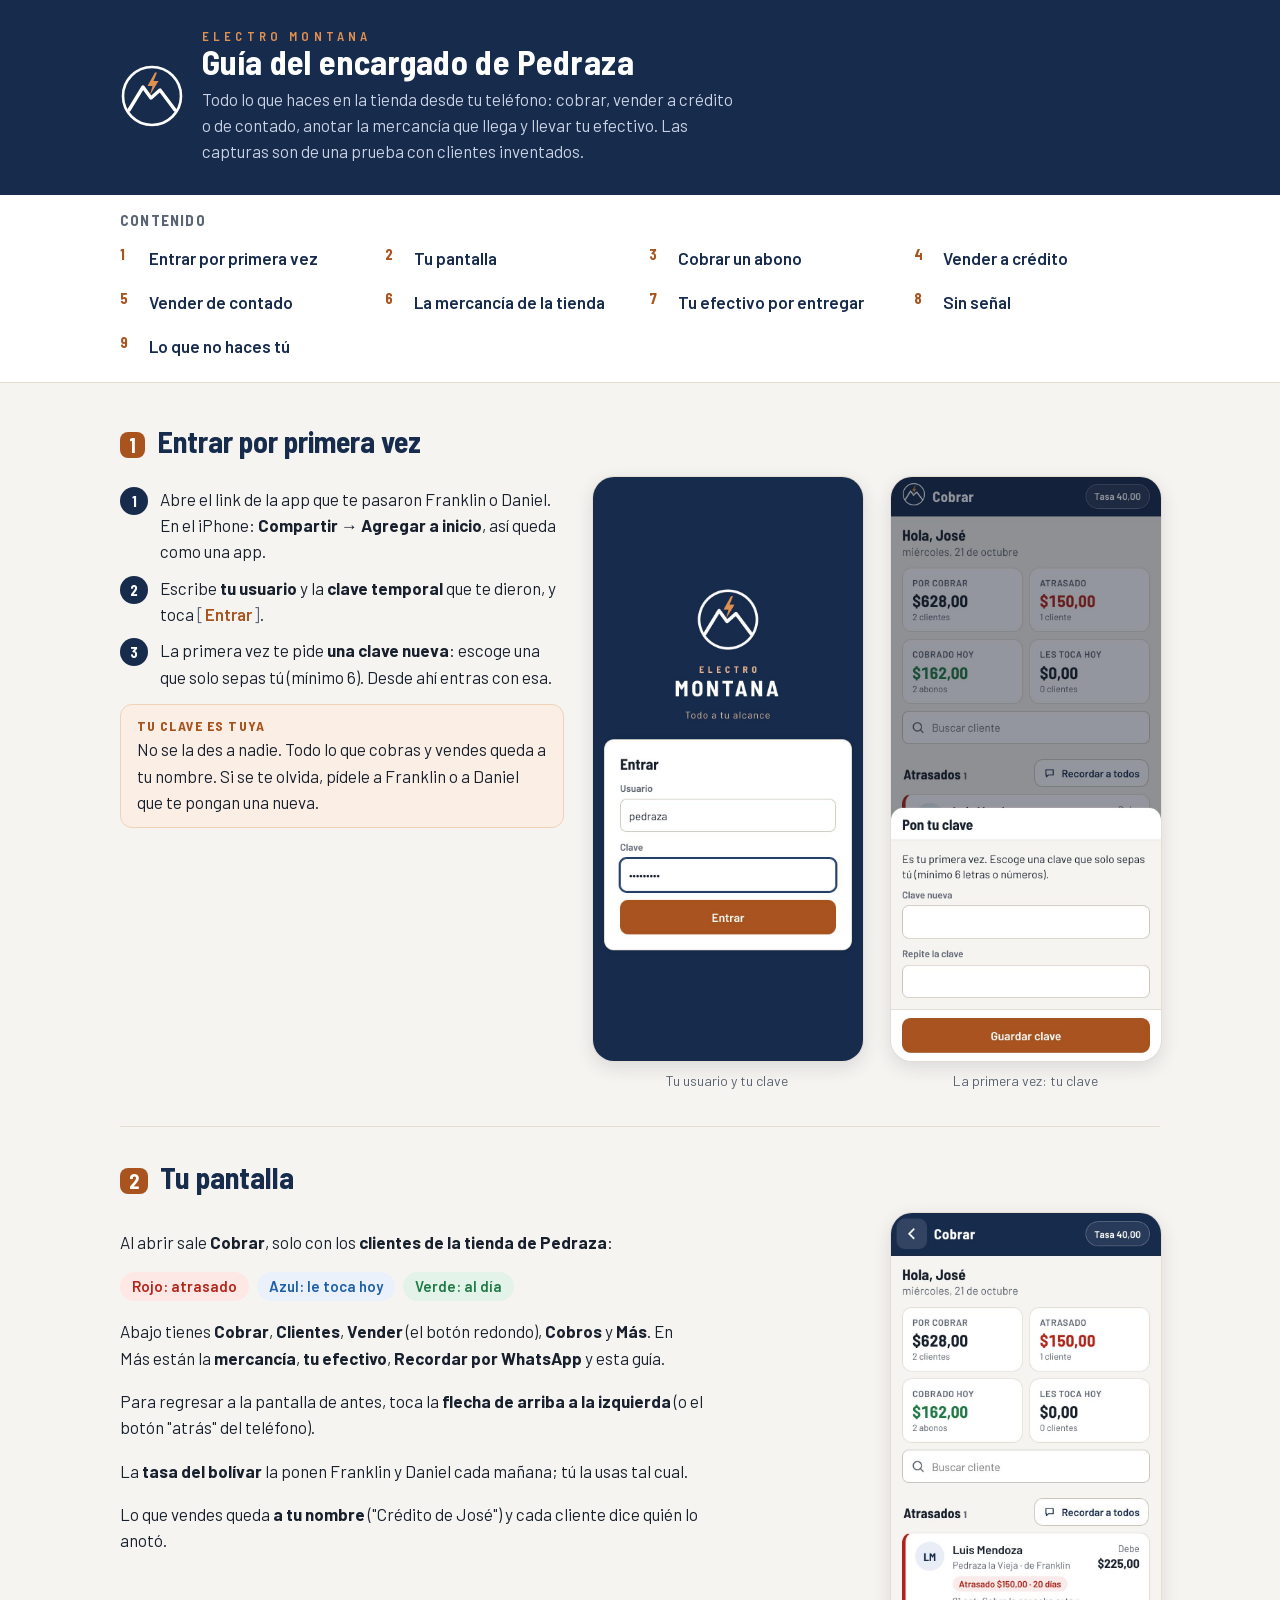
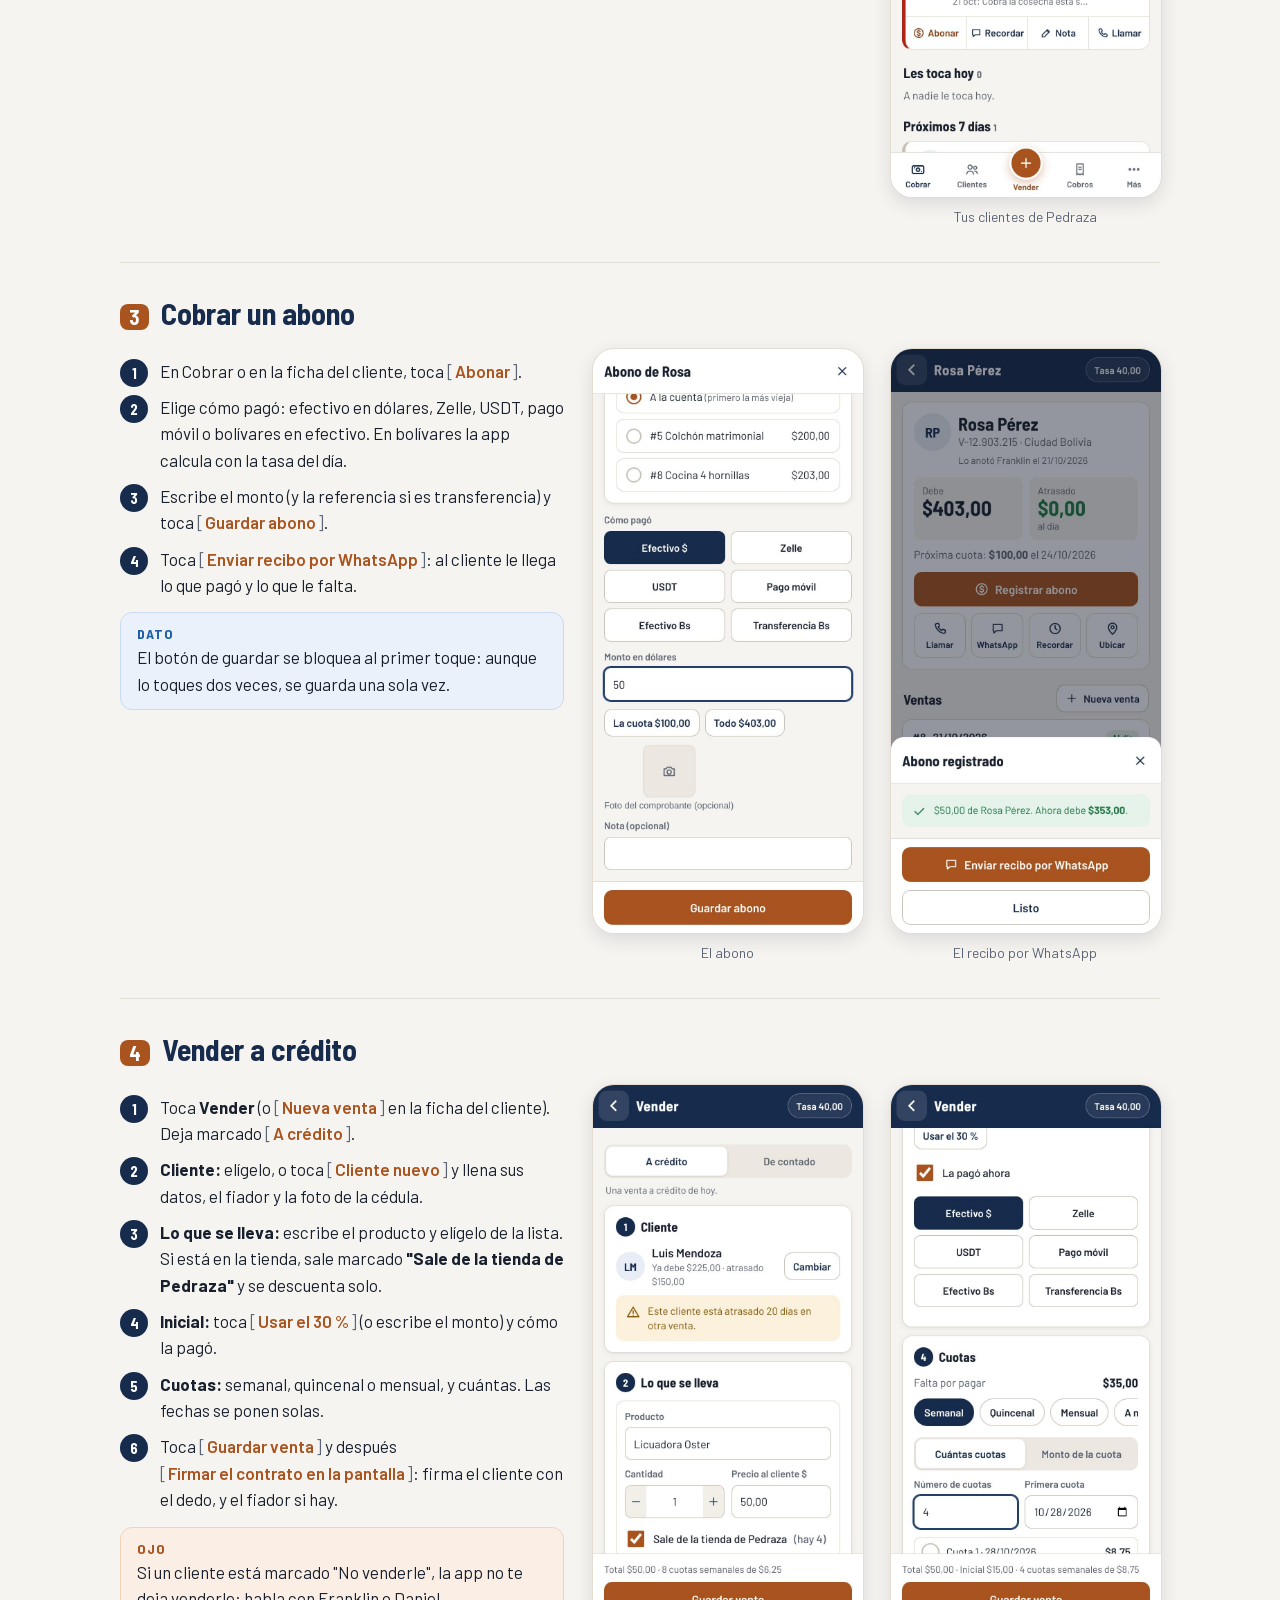
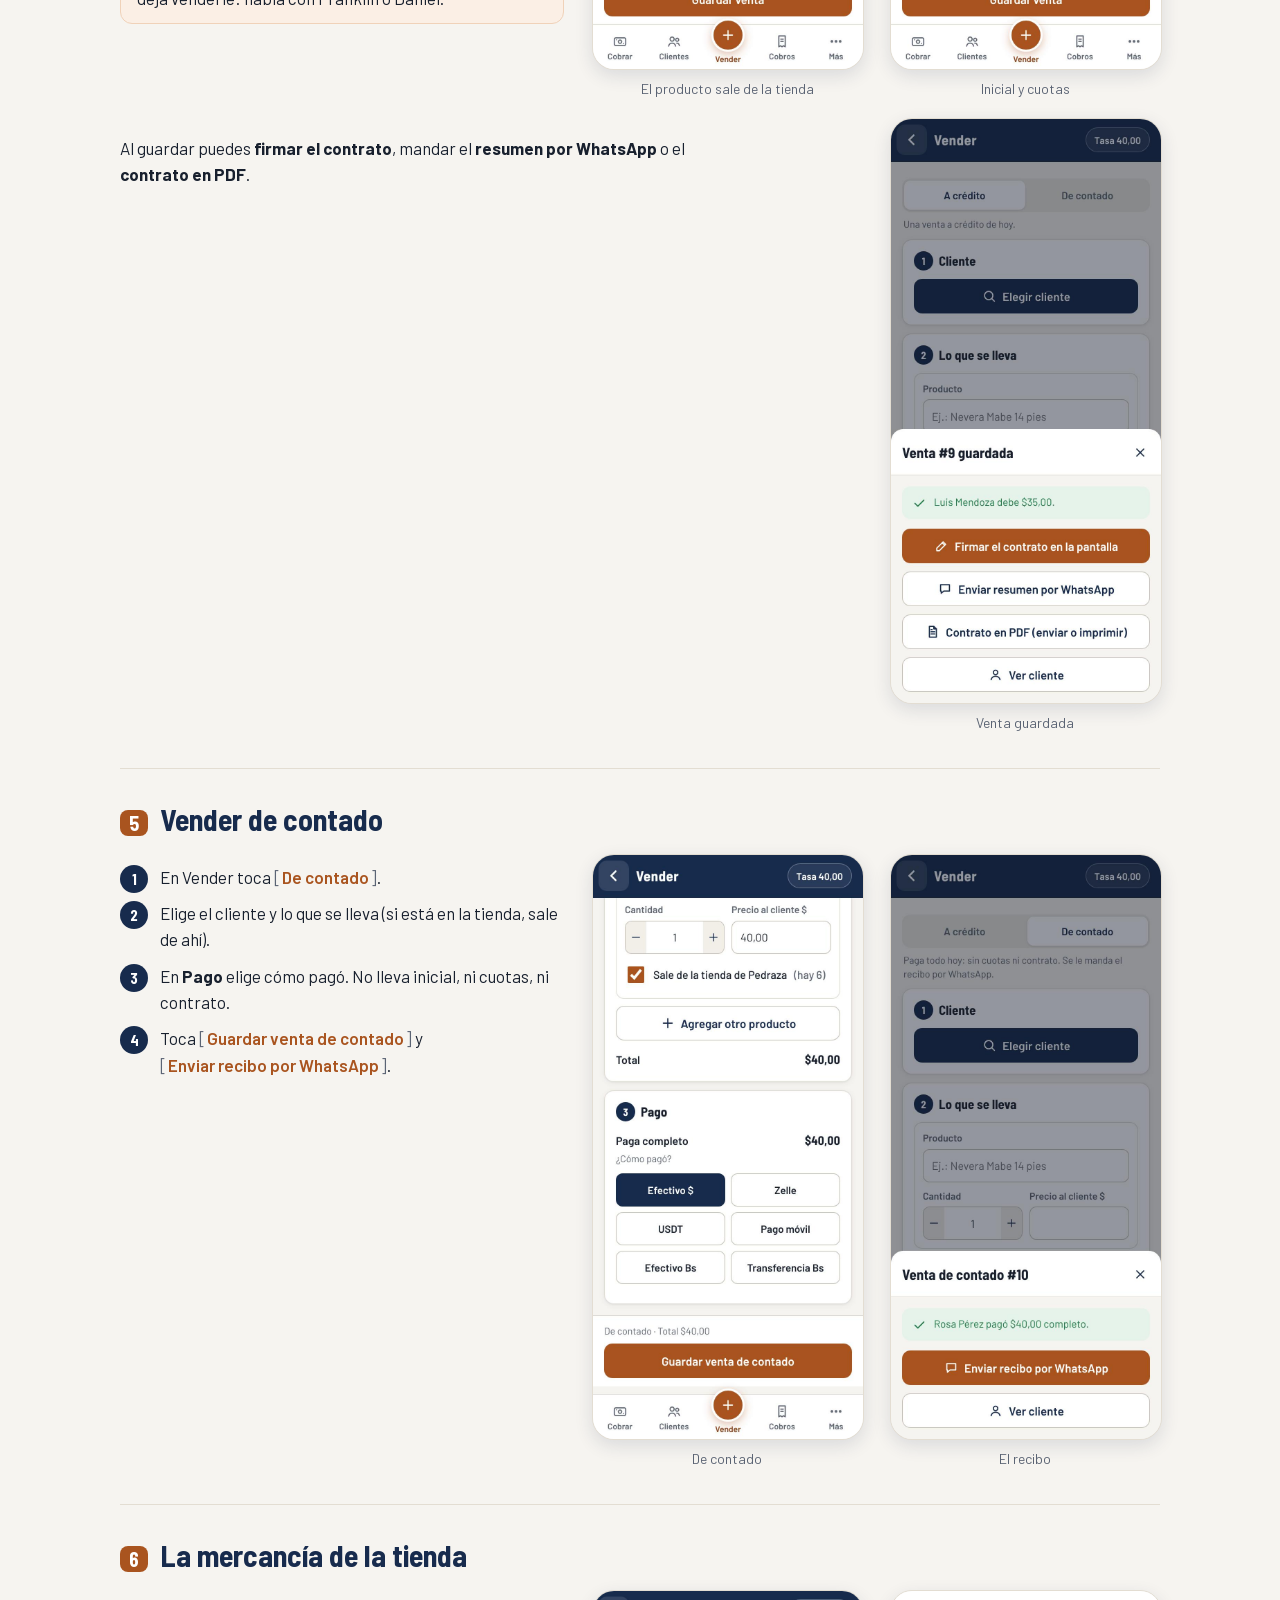
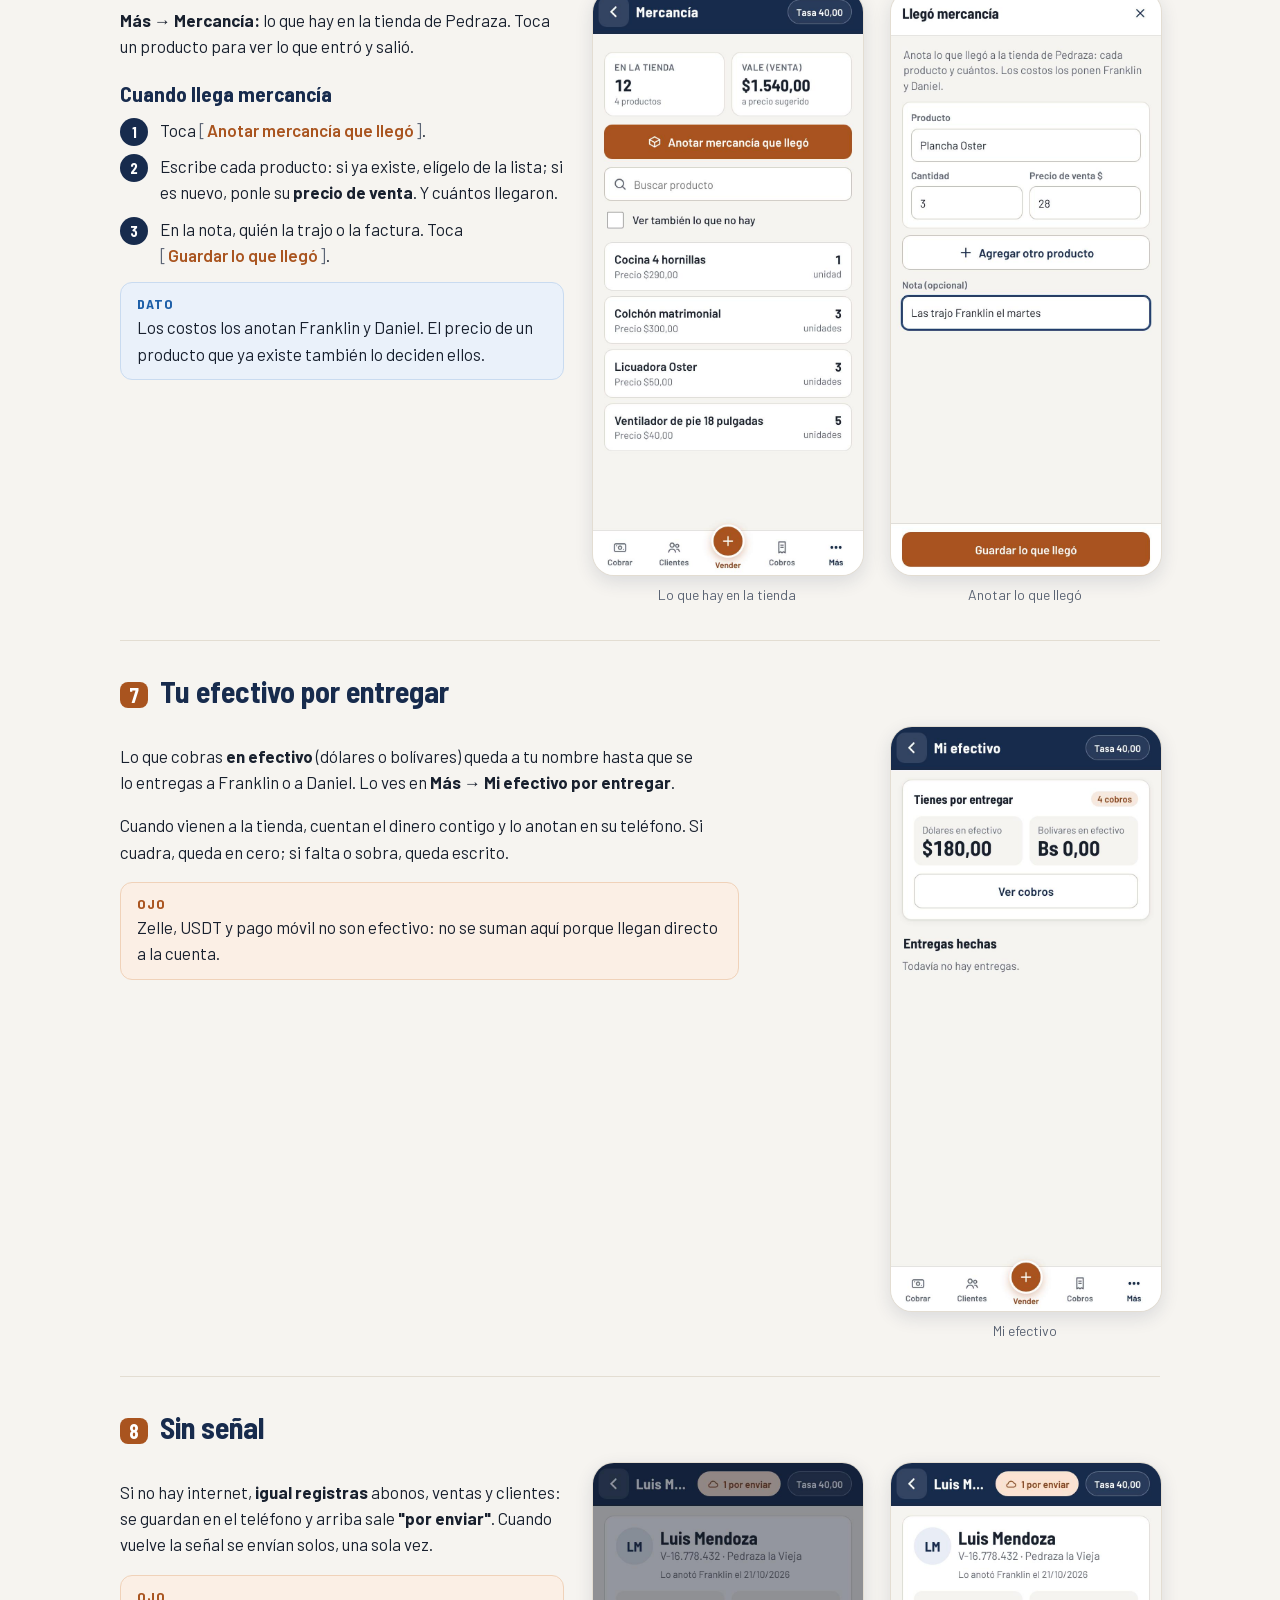
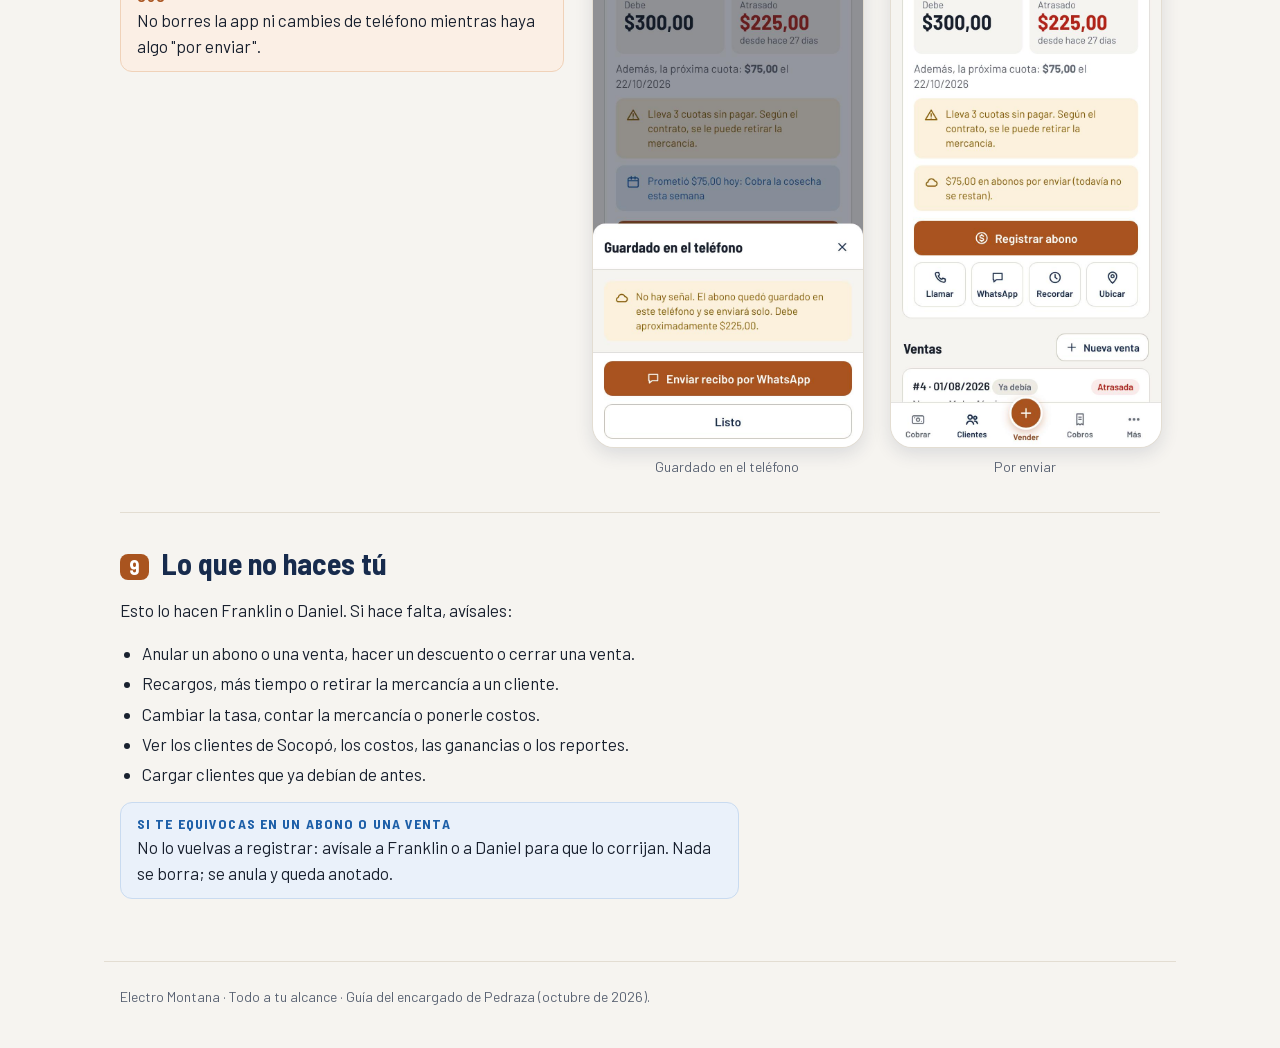
==== guia-empleado.html @ b42e8e21 "Entrega 11: encargado de Pedraza completo, botón Volver y de quién es cada crédito - Encargado de Pe" ====
<!doctype html>
<html lang="es">
<head>
<meta charset="utf-8">
<meta name="viewport" content="width=device-width, initial-scale=1, viewport-fit=cover">
<title>Guía del encargado de Pedraza</title>
<meta name="theme-color" content="#172b4d">
<link rel="icon" type="image/png" href="img/favicon-32.png?v=1">
<link rel="apple-touch-icon" href="img/icono-180.png?v=1">
<style>@font-face{font-family:'Barlow';font-weight:400;font-display:swap;src:url('fonts/barlow-400.woff2') format('woff2')}@font-face{font-family:'Barlow';font-weight:500;font-display:swap;src:url('fonts/barlow-500.woff2') format('woff2')}@font-face{font-family:'Barlow';font-weight:600;font-display:swap;src:url('fonts/barlow-600.woff2') format('woff2')}@font-face{font-family:'Barlow';font-weight:700;font-display:swap;src:url('fonts/barlow-700.woff2') format('woff2')}@font-face{font-family:'Barlow Semi Condensed';font-weight:600;font-display:swap;src:url('fonts/barlow-sc-600.woff2') format('woff2')}@font-face{font-family:'Barlow Semi Condensed';font-weight:700;font-display:swap;src:url('fonts/barlow-sc-700.woff2') format('woff2')}</style>
</head>
<body>
<style>
/* Manual de bolsillo: columna de texto + captura del teléfono al lado (en pantalla ancha) o debajo (en el teléfono).
   Misma marca que la app: azul noche, cobre, arena. Solo tema claro, como la app (se lee a pleno sol). */
:root {
  --azul: #172b4d; --cobre: #a9541f; --cobre-claro: #e0904f; --arena: #f6f4f0; --sup: #ffffff;
  --texto: #18202e; --tenue: #5b6474; --borde: #e3ddd2; --info: #1d5fa8; --info-fondo: #eaf1fa;
  --aviso-fondo: #fbefe5; --verde: #1f7a45; --rojo: #b42318;
  --titulo: 'Barlow Semi Condensed', 'Arial Narrow', Arial, sans-serif;
  --letra: 'Barlow', 'Helvetica Neue', Arial, sans-serif;
  color-scheme: light;
}
html { background: var(--arena); scroll-behavior: smooth; }
body { margin: 0; background: var(--arena); color: var(--texto); font: 17px/1.55 var(--letra); -webkit-text-size-adjust: 100%; }
@media (prefers-reduced-motion: reduce) { html { scroll-behavior: auto; } }
.envoltura { max-width: 1040px; margin: 0 auto; padding-left: max(16px, env(safe-area-inset-left, 0px)); padding-right: max(16px, env(safe-area-inset-right, 0px)); }
.cab { background: var(--azul); color: #fff; }
.cab .envoltura { padding-block: 28px 30px; display: flex; gap: 18px; align-items: center; flex-wrap: wrap; }
.cab svg { width: 64px; height: 64px; flex: none; }
.cab h1 { margin: 0; font: 700 34px/1.05 var(--titulo); letter-spacing: .01em; text-wrap: balance; }
.cab .marca { font: 600 13px var(--titulo); letter-spacing: .32em; color: var(--cobre-claro); text-transform: uppercase; }
.cab p { margin: 6px 0 0; color: #c9d2e3; max-width: 60ch; }
.indice { background: var(--sup); border-bottom: 1px solid var(--borde); }
.indice .envoltura { padding-block: 16px; }
.indice h2 { margin: 0 0 10px; font: 700 15px var(--titulo); letter-spacing: .08em; text-transform: uppercase; color: var(--tenue); }
.indice ol { margin: 0; padding: 0; list-style: none; display: grid; grid-template-columns: repeat(auto-fill, minmax(220px, 1fr)); gap: 6px 18px; counter-reset: cap; }
.indice li { counter-increment: cap; min-width: 0; }
.indice a { display: flex; gap: 8px; padding: 6px 0; color: var(--azul); text-decoration: none; font-weight: 600; }
.indice a::before { content: counter(cap); font: 700 15px var(--titulo); color: var(--cobre); min-width: 1.4em; }
.indice a:hover, .indice a:focus-visible { text-decoration: underline; }
main .envoltura { padding-block: 8px 48px; }
section.cap { padding-top: 34px; border-top: 1px solid var(--borde); margin-top: 34px; }
section.cap:first-of-type { border-top: 0; margin-top: 0; }
.cap > h2 { margin: 0 0 6px; font: 700 30px/1.1 var(--titulo); color: var(--azul); text-wrap: balance; display: flex; gap: 12px; align-items: baseline; }
.cap > h2 .n { font-size: 20px; color: #fff; background: var(--cobre); border-radius: 8px; padding: 2px 9px; flex: none; }
.cap > .intro { margin: 0 0 18px; color: var(--tenue); max-width: 65ch; }
h3 { font: 700 21px/1.2 var(--titulo); color: var(--azul); margin: 22px 0 8px; }
p, li { max-width: 65ch; }
.bloque { display: grid; grid-template-columns: minmax(0, 1fr) 270px; gap: 28px; align-items: start; margin: 18px 0; }
.bloque.dos-fotos { grid-template-columns: minmax(0, 1fr) 270px 270px; }
.bloque > div { min-width: 0; }
@media (max-width: 860px) { .bloque.dos-fotos { grid-template-columns: minmax(0, 1fr) 270px; } .bloque.dos-fotos > figure:last-child { grid-column: 2; } }
@media (max-width: 640px) {
  .bloque, .bloque.dos-fotos { grid-template-columns: 1fr; gap: 14px; }
  .bloque.dos-fotos > figure:last-child { grid-column: auto; }
  figure.tel { max-width: 300px; margin-inline: auto; }
}
figure.tel { margin: 0; }
figure.tel img { display: block; width: 100%; height: auto; border-radius: 22px; border: 1px solid var(--borde); box-shadow: 0 6px 18px rgba(23, 43, 77, .12); background: var(--sup); }
figure.tel figcaption { font-size: 14px; color: var(--tenue); margin-top: 8px; text-align: center; }
ol.pasos { padding: 0; margin: 10px 0; list-style: none; counter-reset: paso; display: grid; gap: 10px; }
ol.pasos > li { counter-increment: paso; position: relative; padding-left: 40px; }
ol.pasos > li::before { content: counter(paso); position: absolute; left: 0; top: 1px; width: 28px; height: 28px; border-radius: 50%; background: var(--azul); color: #fff; font: 700 15px/28px var(--titulo); text-align: center; }
ul { padding-left: 22px; margin: 8px 0; }
ul li { margin: 4px 0; }
.boton { display: inline-block; font-weight: 600; color: var(--cobre); white-space: nowrap; }
.boton::before { content: "["; color: var(--tenue); font-weight: 400; margin-right: 1px; }
.boton::after { content: "]"; color: var(--tenue); font-weight: 400; margin-left: 1px; }
.nota { border-radius: 12px; padding: 12px 16px; margin: 14px 0; max-width: 65ch; }
.nota b:first-child { display: block; font: 700 14px var(--titulo); letter-spacing: .08em; text-transform: uppercase; margin-bottom: 2px; }
.nota.ojo { background: var(--aviso-fondo); border: 1px solid #f0d2b9; }
.nota.ojo b:first-child { color: var(--cobre); }
.nota.dato { background: var(--info-fondo); border: 1px solid #c9dbf0; }
.nota.dato b:first-child { color: var(--info); }
.colores { display: flex; flex-wrap: wrap; gap: 8px; margin: 10px 0; }
.colores span { border-radius: 999px; padding: 3px 12px; font-weight: 600; font-size: 15px; }
.c-rojo { background: #fde8e6; color: var(--rojo); } .c-azul { background: var(--info-fondo); color: var(--info); } .c-verde { background: #e3f3e9; color: var(--verde); }
.tabla { overflow-x: auto; margin: 12px 0; }
table { border-collapse: collapse; min-width: 480px; width: 100%; max-width: 760px; background: var(--sup); border-radius: 10px; overflow: hidden; font-size: 16px; }
th, td { text-align: left; padding: 9px 12px; border-bottom: 1px solid var(--borde); vertical-align: top; }
th { background: #eef1f6; font: 700 14px var(--titulo); letter-spacing: .05em; text-transform: uppercase; color: var(--azul); }
td.si { color: var(--verde); font-weight: 600; } td.no { color: var(--rojo); font-weight: 600; }
.guion { background: var(--sup); border: 1px solid var(--borde); border-radius: 14px; padding: 18px 20px; }
.guion ol.pasos > li::before { background: var(--cobre); }
.guion .di { color: var(--tenue); font-style: italic; }
.pie { color: var(--tenue); font-size: 14px; padding-block: 24px 40px; border-top: 1px solid var(--borde); }
a { color: var(--info); }
a:focus-visible { outline: 3px solid var(--cobre-claro); outline-offset: 2px; }
</style>

<header class="cab"><div class="envoltura">
  <svg viewBox="0 0 64 64" aria-hidden="true"><circle cx="32" cy="32" r="29" fill="none" stroke="#ffffff" stroke-width="2.6"/><path d="M9 46 L23 23 L31 34 L40 26 L55 46" fill="none" stroke="#ffffff" stroke-width="3.4" stroke-linejoin="round" stroke-linecap="round"/><path d="M35 8.5 L27.5 22 L32.5 22 L30 31 L38.5 17 L33.5 17 L37 8.5 Z" fill="#e0904f"/></svg>
  <div>
    <div class="marca">Electro Montana</div>
    <h1>Guía del encargado de Pedraza</h1>
    <p>Todo lo que haces en la tienda desde tu teléfono: cobrar, vender a crédito o de contado, anotar la mercancía que llega y llevar tu efectivo. Las capturas son de una prueba con clientes inventados.</p>
  </div>
</div></header>

<nav class="indice" aria-label="Contenido"><div class="envoltura">
  <h2>Contenido</h2>
  <ol>
    <li><a href="#entrar">Entrar por primera vez</a></li>
    <li><a href="#pantalla">Tu pantalla</a></li>
    <li><a href="#abono">Cobrar un abono</a></li>
    <li><a href="#credito">Vender a crédito</a></li>
    <li><a href="#contado">Vender de contado</a></li>
    <li><a href="#mercancia">La mercancía de la tienda</a></li>
    <li><a href="#efectivo">Tu efectivo por entregar</a></li>
    <li><a href="#senal">Sin señal</a></li>
    <li><a href="#no">Lo que no haces tú</a></li>
  </ol>
</div></nav>

<main><div class="envoltura">

<section class="cap" id="entrar">
  <h2><span class="n">1</span>Entrar por primera vez</h2>
  <div class="bloque dos-fotos">
    <div>
      <ol class="pasos">
        <li>Abre el link de la app que te pasaron Franklin o Daniel. En el iPhone: <b>Compartir → Agregar a inicio</b>, así queda como una app.</li>
        <li>Escribe <b>tu usuario</b> y la <b>clave temporal</b> que te dieron, y toca <span class="boton">Entrar</span>.</li>
        <li>La primera vez te pide <b>una clave nueva</b>: escoge una que solo sepas tú (mínimo 6). Desde ahí entras con esa.</li>
      </ol>
      <div class="nota ojo"><b>Tu clave es tuya</b>No se la des a nadie. Todo lo que cobras y vendes queda a tu nombre. Si se te olvida, pídele a Franklin o a Daniel que te pongan una nueva.</div>
    </div>
    <figure class="tel"><img src="guia/e01-entrar.jpg" alt="Pantalla para entrar con usuario y clave" width="780" height="1688" loading="lazy"><figcaption>Tu usuario y tu clave</figcaption></figure>
    <figure class="tel"><img src="guia/e02-clave.jpg" alt="La app pide una clave nueva la primera vez" width="780" height="1688" loading="lazy"><figcaption>La primera vez: tu clave</figcaption></figure>
  </div>
</section>

<section class="cap" id="pantalla">
  <h2><span class="n">2</span>Tu pantalla</h2>
  <div class="bloque">
    <div>
      <p>Al abrir sale <b>Cobrar</b>, solo con los <b>clientes de la tienda de Pedraza</b>:</p>
      <div class="colores"><span class="c-rojo">Rojo: atrasado</span><span class="c-azul">Azul: le toca hoy</span><span class="c-verde">Verde: al día</span></div>
      <p>Abajo tienes <b>Cobrar</b>, <b>Clientes</b>, <b>Vender</b> (el botón redondo), <b>Cobros</b> y <b>Más</b>. En Más están la <b>mercancía</b>, <b>tu efectivo</b>, <b>Recordar por WhatsApp</b> y esta guía.</p>
      <p>Para regresar a la pantalla de antes, toca la <b>flecha de arriba a la izquierda</b> (o el botón "atrás" del teléfono).</p>
      <p>La <b>tasa del bolívar</b> la ponen Franklin y Daniel cada mañana; tú la usas tal cual.</p>
      <p>Lo que vendes queda <b>a tu nombre</b> ("Crédito de José") y cada cliente dice quién lo anotó.</p>
    </div>
    <figure class="tel"><img src="guia/e03-cobrar.jpg" alt="Pantalla Cobrar del encargado" width="780" height="1688" loading="lazy"><figcaption>Tus clientes de Pedraza</figcaption></figure>
  </div>
</section>

<section class="cap" id="abono">
  <h2><span class="n">3</span>Cobrar un abono</h2>
  <div class="bloque dos-fotos">
    <div>
      <ol class="pasos">
        <li>En Cobrar o en la ficha del cliente, toca <span class="boton">Abonar</span>.</li>
        <li>Elige cómo pagó: efectivo en dólares, Zelle, USDT, pago móvil o bolívares en efectivo. En bolívares la app calcula con la tasa del día.</li>
        <li>Escribe el monto (y la referencia si es transferencia) y toca <span class="boton">Guardar abono</span>.</li>
        <li>Toca <span class="boton">Enviar recibo por WhatsApp</span>: al cliente le llega lo que pagó y lo que le falta.</li>
      </ol>
      <div class="nota dato"><b>Dato</b>El botón de guardar se bloquea al primer toque: aunque lo toques dos veces, se guarda una sola vez.</div>
    </div>
    <figure class="tel"><img src="guia/e04-abono.jpg" alt="Registrar un abono en efectivo" width="780" height="1688" loading="lazy"><figcaption>El abono</figcaption></figure>
    <figure class="tel"><img src="guia/e05-recibo.jpg" alt="Abono registrado con el botón del recibo" width="780" height="1688" loading="lazy"><figcaption>El recibo por WhatsApp</figcaption></figure>
  </div>
</section>

<section class="cap" id="credito">
  <h2><span class="n">4</span>Vender a crédito</h2>
  <div class="bloque dos-fotos">
    <div>
      <ol class="pasos">
        <li>Toca <b>Vender</b> (o <span class="boton">Nueva venta</span> en la ficha del cliente). Deja marcado <span class="boton">A crédito</span>.</li>
        <li><b>Cliente:</b> elígelo, o toca <span class="boton">Cliente nuevo</span> y llena sus datos, el fiador y la foto de la cédula.</li>
        <li><b>Lo que se lleva:</b> escribe el producto y elígelo de la lista. Si está en la tienda, sale marcado <b>"Sale de la tienda de Pedraza"</b> y se descuenta solo.</li>
        <li><b>Inicial:</b> toca <span class="boton">Usar el 30 %</span> (o escribe el monto) y cómo la pagó.</li>
        <li><b>Cuotas:</b> semanal, quincenal o mensual, y cuántas. Las fechas se ponen solas.</li>
        <li>Toca <span class="boton">Guardar venta</span> y después <span class="boton">Firmar el contrato en la pantalla</span>: firma el cliente con el dedo, y el fiador si hay.</li>
      </ol>
      <div class="nota ojo"><b>Ojo</b>Si un cliente está marcado "No venderle", la app no te deja venderle: habla con Franklin o Daniel.</div>
    </div>
    <figure class="tel"><img src="guia/e06-vender.jpg" alt="Venta de un producto que sale de la tienda" width="780" height="1688" loading="lazy"><figcaption>El producto sale de la tienda</figcaption></figure>
    <figure class="tel"><img src="guia/e07-cuotas.jpg" alt="Inicial y cuotas de la venta" width="780" height="1688" loading="lazy"><figcaption>Inicial y cuotas</figcaption></figure>
  </div>
  <div class="bloque">
    <div><p>Al guardar puedes <b>firmar el contrato</b>, mandar el <b>resumen por WhatsApp</b> o el <b>contrato en PDF</b>.</p></div>
    <figure class="tel"><img src="guia/e08-guardada.jpg" alt="Venta guardada con sus botones" width="780" height="1688" loading="lazy"><figcaption>Venta guardada</figcaption></figure>
  </div>
</section>

<section class="cap" id="contado">
  <h2><span class="n">5</span>Vender de contado</h2>
  <div class="bloque dos-fotos">
    <div>
      <ol class="pasos">
        <li>En Vender toca <span class="boton">De contado</span>.</li>
        <li>Elige el cliente y lo que se lleva (si está en la tienda, sale de ahí).</li>
        <li>En <b>Pago</b> elige cómo pagó. No lleva inicial, ni cuotas, ni contrato.</li>
        <li>Toca <span class="boton">Guardar venta de contado</span> y <span class="boton">Enviar recibo por WhatsApp</span>.</li>
      </ol>
    </div>
    <figure class="tel"><img src="guia/e09-contado.jpg" alt="Venta de contado con el pago completo" width="780" height="1688" loading="lazy"><figcaption>De contado</figcaption></figure>
    <figure class="tel"><img src="guia/e10-contado-guardado.jpg" alt="Venta de contado guardada con el recibo" width="780" height="1688" loading="lazy"><figcaption>El recibo</figcaption></figure>
  </div>
</section>

<section class="cap" id="mercancia">
  <h2><span class="n">6</span>La mercancía de la tienda</h2>
  <div class="bloque dos-fotos">
    <div>
      <p><b>Más → Mercancía:</b> lo que hay en la tienda de Pedraza. Toca un producto para ver lo que entró y salió.</p>
      <h3>Cuando llega mercancía</h3>
      <ol class="pasos">
        <li>Toca <span class="boton">Anotar mercancía que llegó</span>.</li>
        <li>Escribe cada producto: si ya existe, elígelo de la lista; si es nuevo, ponle su <b>precio de venta</b>. Y cuántos llegaron.</li>
        <li>En la nota, quién la trajo o la factura. Toca <span class="boton">Guardar lo que llegó</span>.</li>
      </ol>
      <div class="nota dato"><b>Dato</b>Los costos los anotan Franklin y Daniel. El precio de un producto que ya existe también lo deciden ellos.</div>
    </div>
    <figure class="tel"><img src="guia/e11-mercancia.jpg" alt="Lo que hay en la tienda de Pedraza" width="780" height="1688" loading="lazy"><figcaption>Lo que hay en la tienda</figcaption></figure>
    <figure class="tel"><img src="guia/e12-llego.jpg" alt="Anotar la mercancía que llegó" width="780" height="1688" loading="lazy"><figcaption>Anotar lo que llegó</figcaption></figure>
  </div>
</section>

<section class="cap" id="efectivo">
  <h2><span class="n">7</span>Tu efectivo por entregar</h2>
  <div class="bloque">
    <div>
      <p>Lo que cobras <b>en efectivo</b> (dólares o bolívares) queda a tu nombre hasta que se lo entregas a Franklin o a Daniel. Lo ves en <b>Más → Mi efectivo por entregar</b>.</p>
      <p>Cuando vienen a la tienda, cuentan el dinero contigo y lo anotan en su teléfono. Si cuadra, queda en cero; si falta o sobra, queda escrito.</p>
      <div class="nota ojo"><b>Ojo</b>Zelle, USDT y pago móvil no son efectivo: no se suman aquí porque llegan directo a la cuenta.</div>
    </div>
    <figure class="tel"><img src="guia/e13-efectivo.jpg" alt="Efectivo que tiene el encargado por entregar" width="780" height="1688" loading="lazy"><figcaption>Mi efectivo</figcaption></figure>
  </div>
</section>

<section class="cap" id="senal">
  <h2><span class="n">8</span>Sin señal</h2>
  <div class="bloque dos-fotos">
    <div>
      <p>Si no hay internet, <b>igual registras</b> abonos, ventas y clientes: se guardan en el teléfono y arriba sale <b>"por enviar"</b>. Cuando vuelve la señal se envían solos, una sola vez.</p>
      <div class="nota ojo"><b>Ojo</b>No borres la app ni cambies de teléfono mientras haya algo "por enviar".</div>
    </div>
    <figure class="tel"><img src="guia/31-sin-senal.jpg" alt="Abono guardado sin señal" width="780" height="1688" loading="lazy"><figcaption>Guardado en el teléfono</figcaption></figure>
    <figure class="tel"><img src="guia/32-por-enviar.jpg" alt="Aviso de lo que falta por enviar" width="780" height="1688" loading="lazy"><figcaption>Por enviar</figcaption></figure>
  </div>
</section>

<section class="cap" id="no">
  <h2><span class="n">9</span>Lo que no haces tú</h2>
  <p>Esto lo hacen Franklin o Daniel. Si hace falta, avísales:</p>
  <ul>
    <li>Anular un abono o una venta, hacer un descuento o cerrar una venta.</li>
    <li>Recargos, más tiempo o retirar la mercancía a un cliente.</li>
    <li>Cambiar la tasa, contar la mercancía o ponerle costos.</li>
    <li>Ver los clientes de Socopó, los costos, las ganancias o los reportes.</li>
    <li>Cargar clientes que ya debían de antes.</li>
  </ul>
  <div class="nota dato"><b>Si te equivocas en un abono o una venta</b>No lo vuelvas a registrar: avísale a Franklin o a Daniel para que lo corrijan. Nada se borra; se anula y queda anotado.</div>
</section>

</div></main>

<footer><div class="envoltura pie">Electro Montana · Todo a tu alcance · Guía del encargado de Pedraza (octubre de 2026).</div></footer>
</body>
</html>
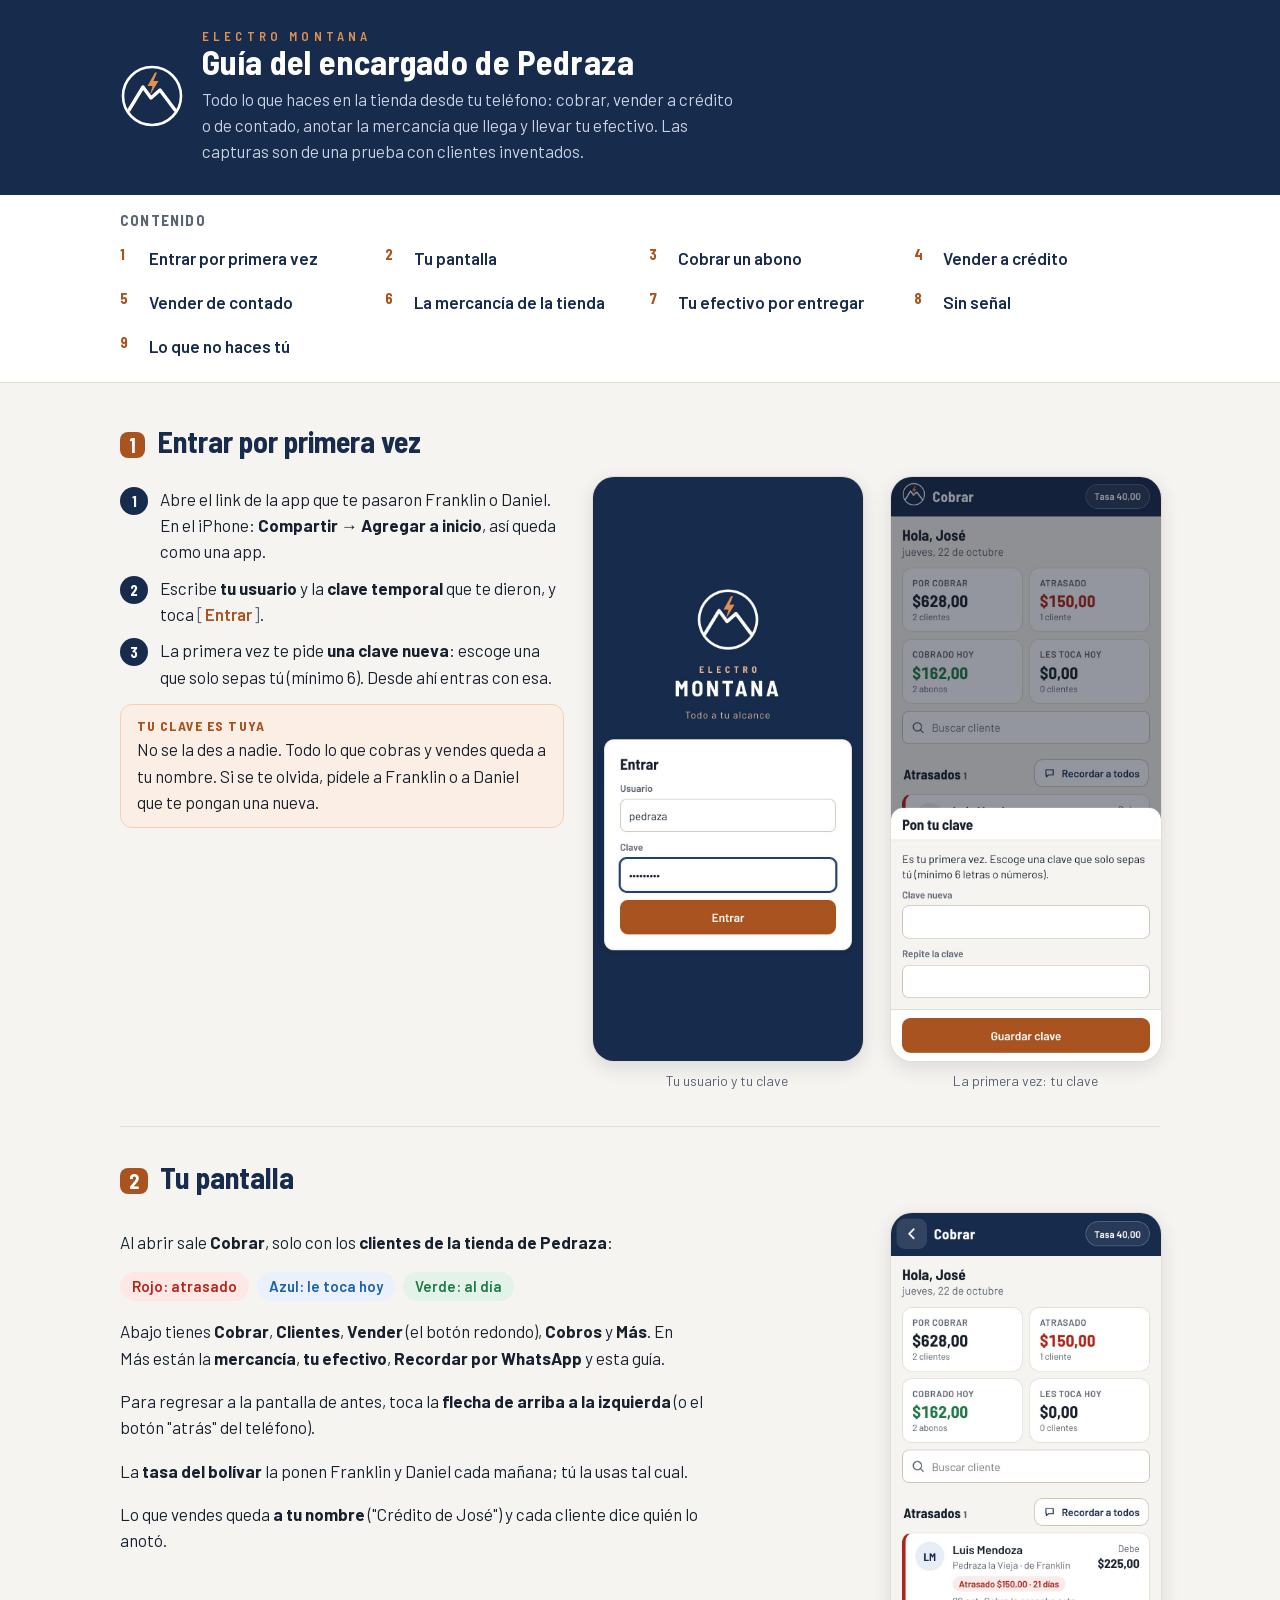
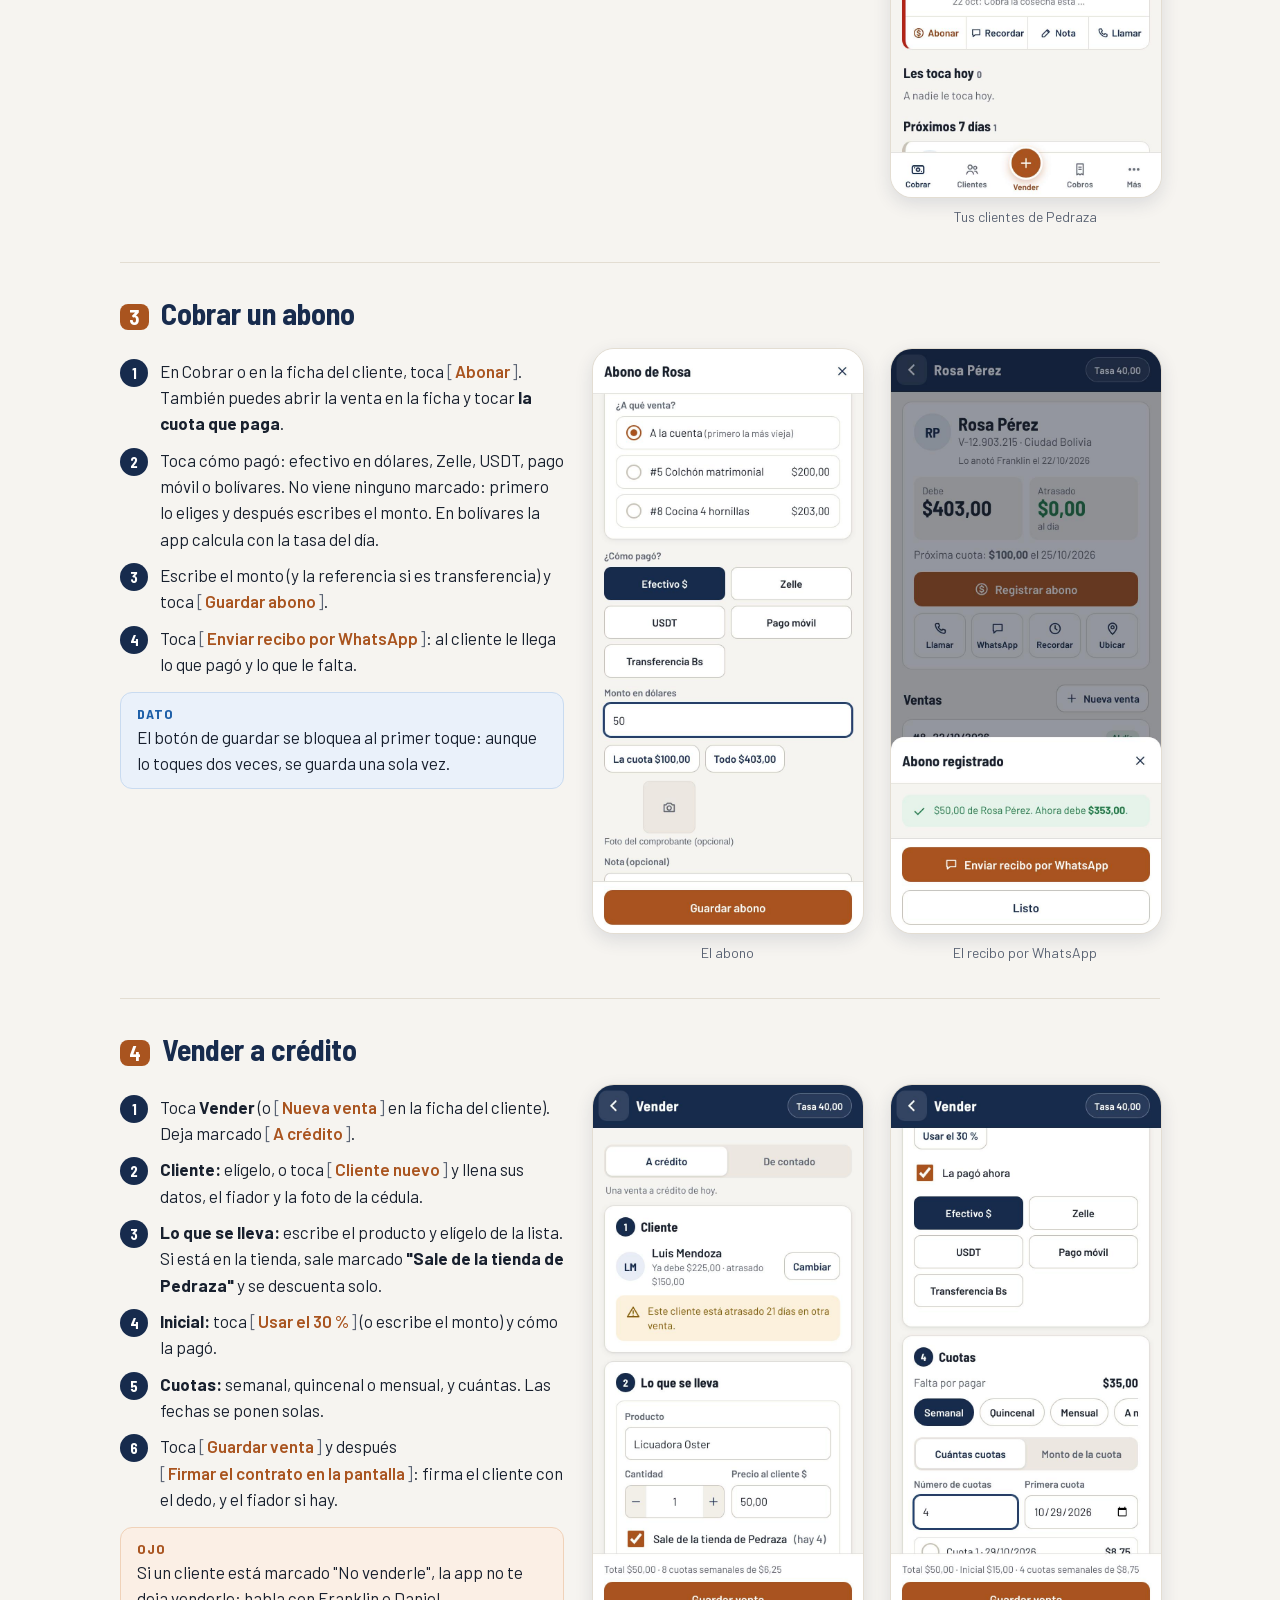
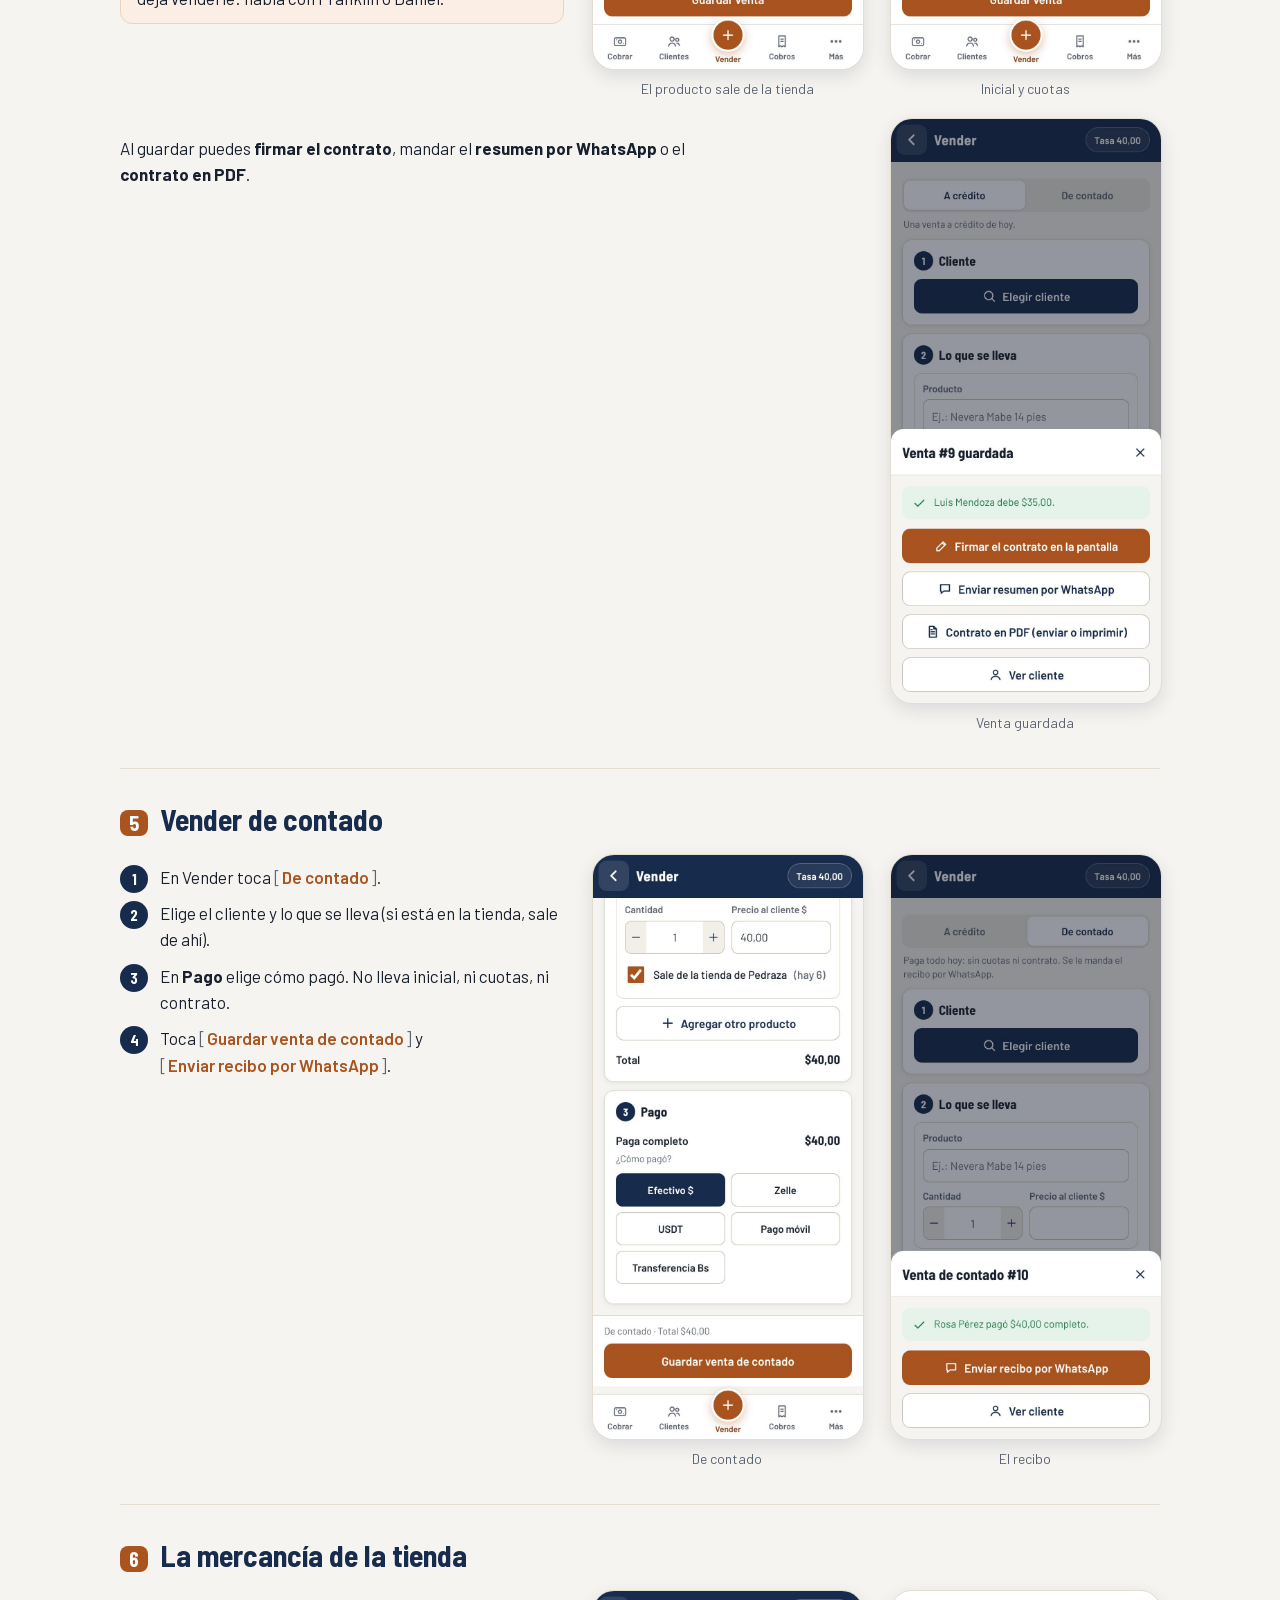
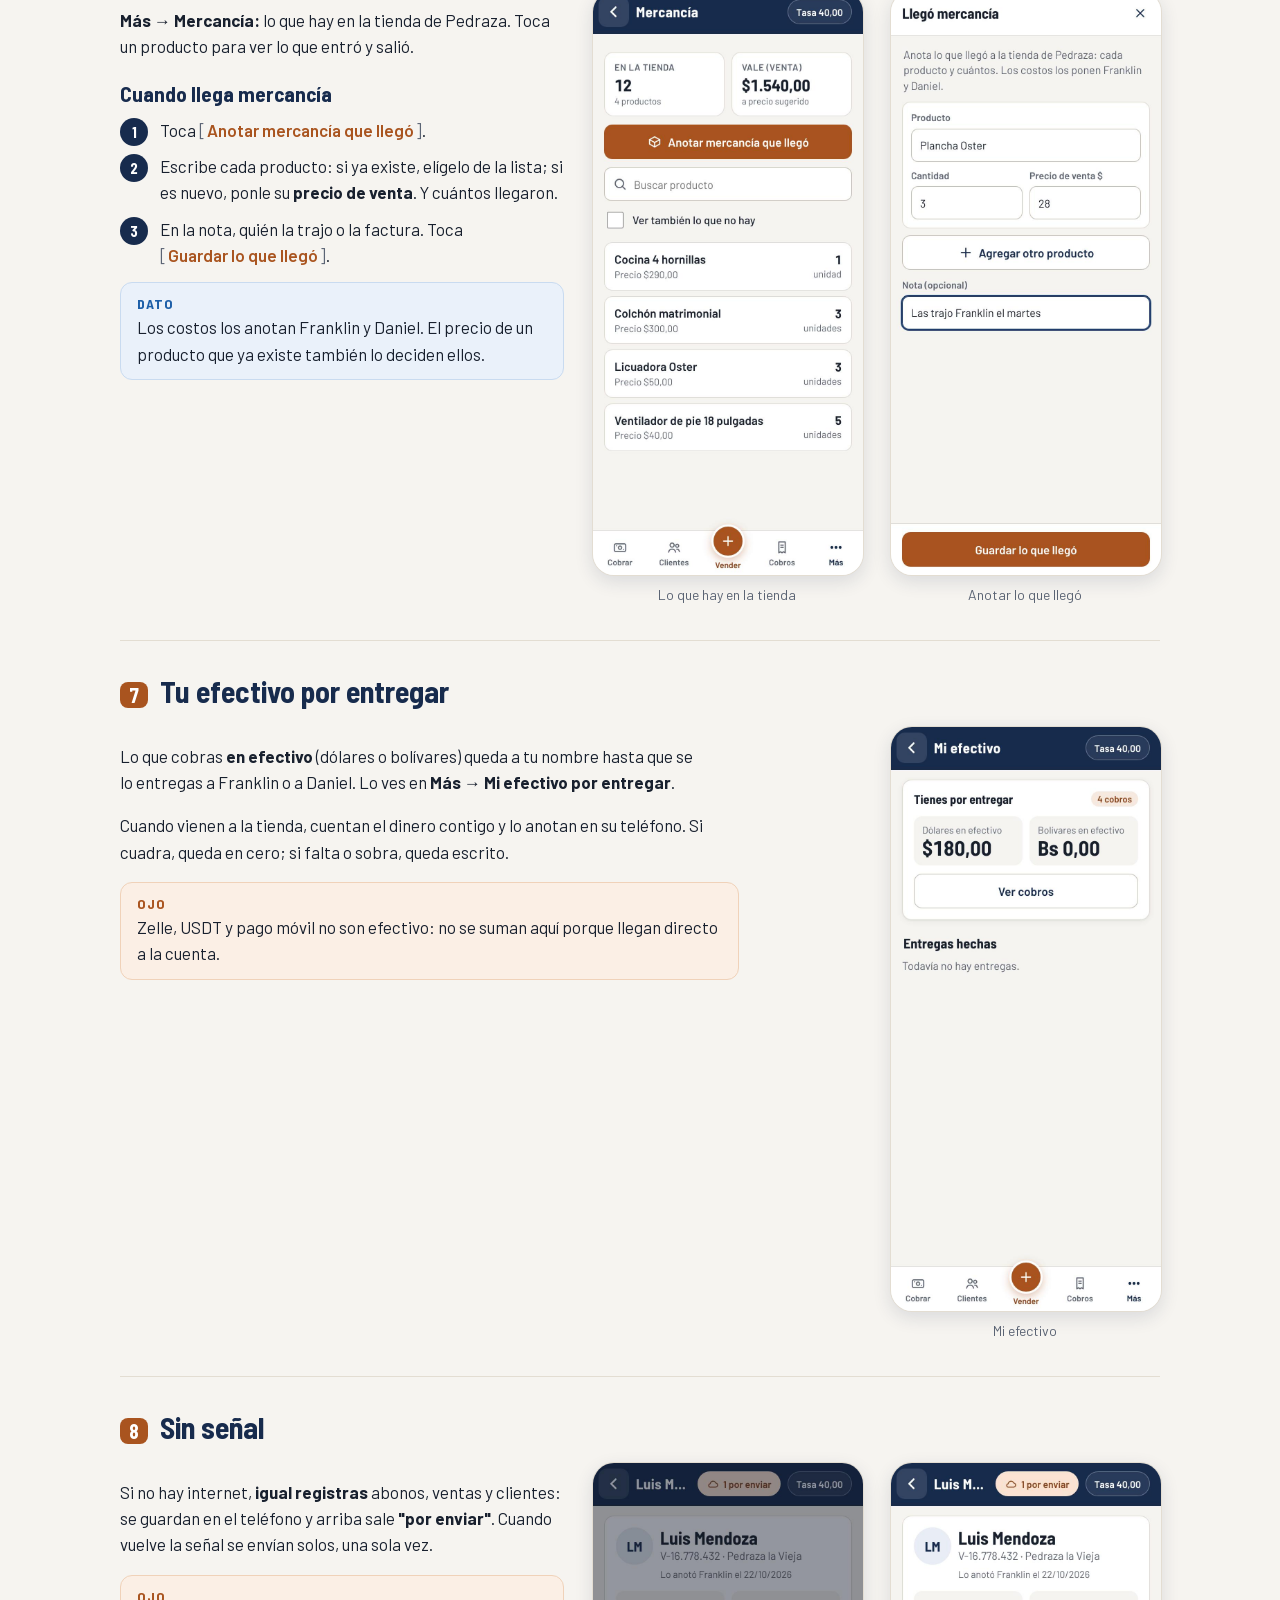
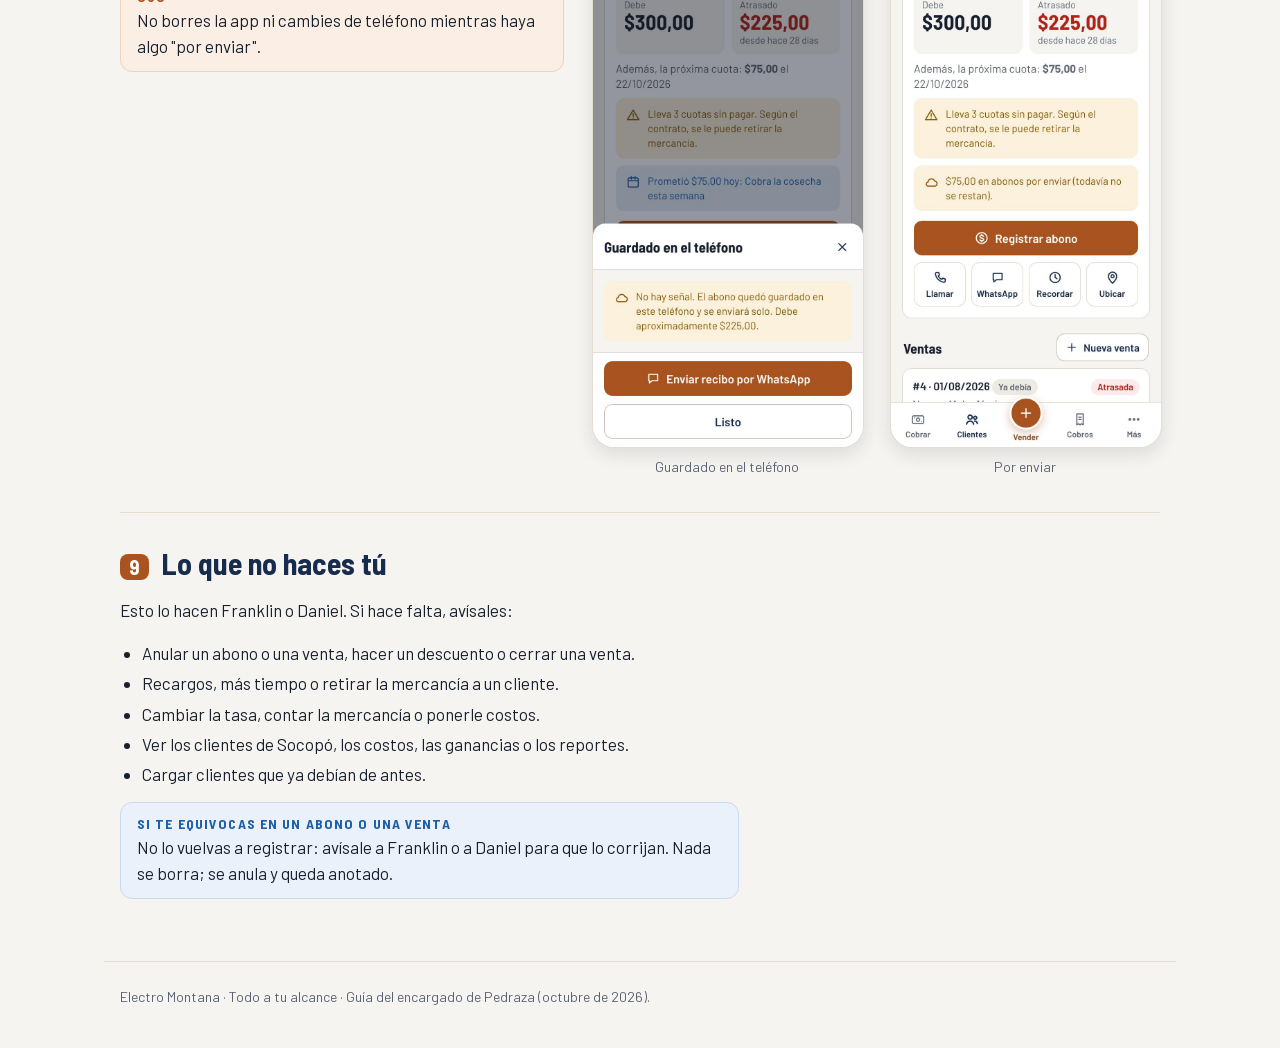
==== commit 4101be3c: "Entrega 13: el método de pago se elige siempre y cada cuota se paga desde el plan - Ningún método vi" ====
--- a/guia-empleado.html
+++ b/guia-empleado.html
@@ -151,8 +151,8 @@
   <div class="bloque dos-fotos">
     <div>
       <ol class="pasos">
-        <li>En Cobrar o en la ficha del cliente, toca <span class="boton">Abonar</span>.</li>
-        <li>Elige cómo pagó: efectivo en dólares, Zelle, USDT, pago móvil o bolívares en efectivo. En bolívares la app calcula con la tasa del día.</li>
+        <li>En Cobrar o en la ficha del cliente, toca <span class="boton">Abonar</span>. También puedes abrir la venta en la ficha y tocar <b>la cuota que paga</b>.</li>
+        <li>Toca cómo pagó: efectivo en dólares, Zelle, USDT, pago móvil o bolívares. No viene ninguno marcado: primero lo eliges y después escribes el monto. En bolívares la app calcula con la tasa del día.</li>
         <li>Escribe el monto (y la referencia si es transferencia) y toca <span class="boton">Guardar abono</span>.</li>
         <li>Toca <span class="boton">Enviar recibo por WhatsApp</span>: al cliente le llega lo que pagó y lo que le falta.</li>
       </ol>
